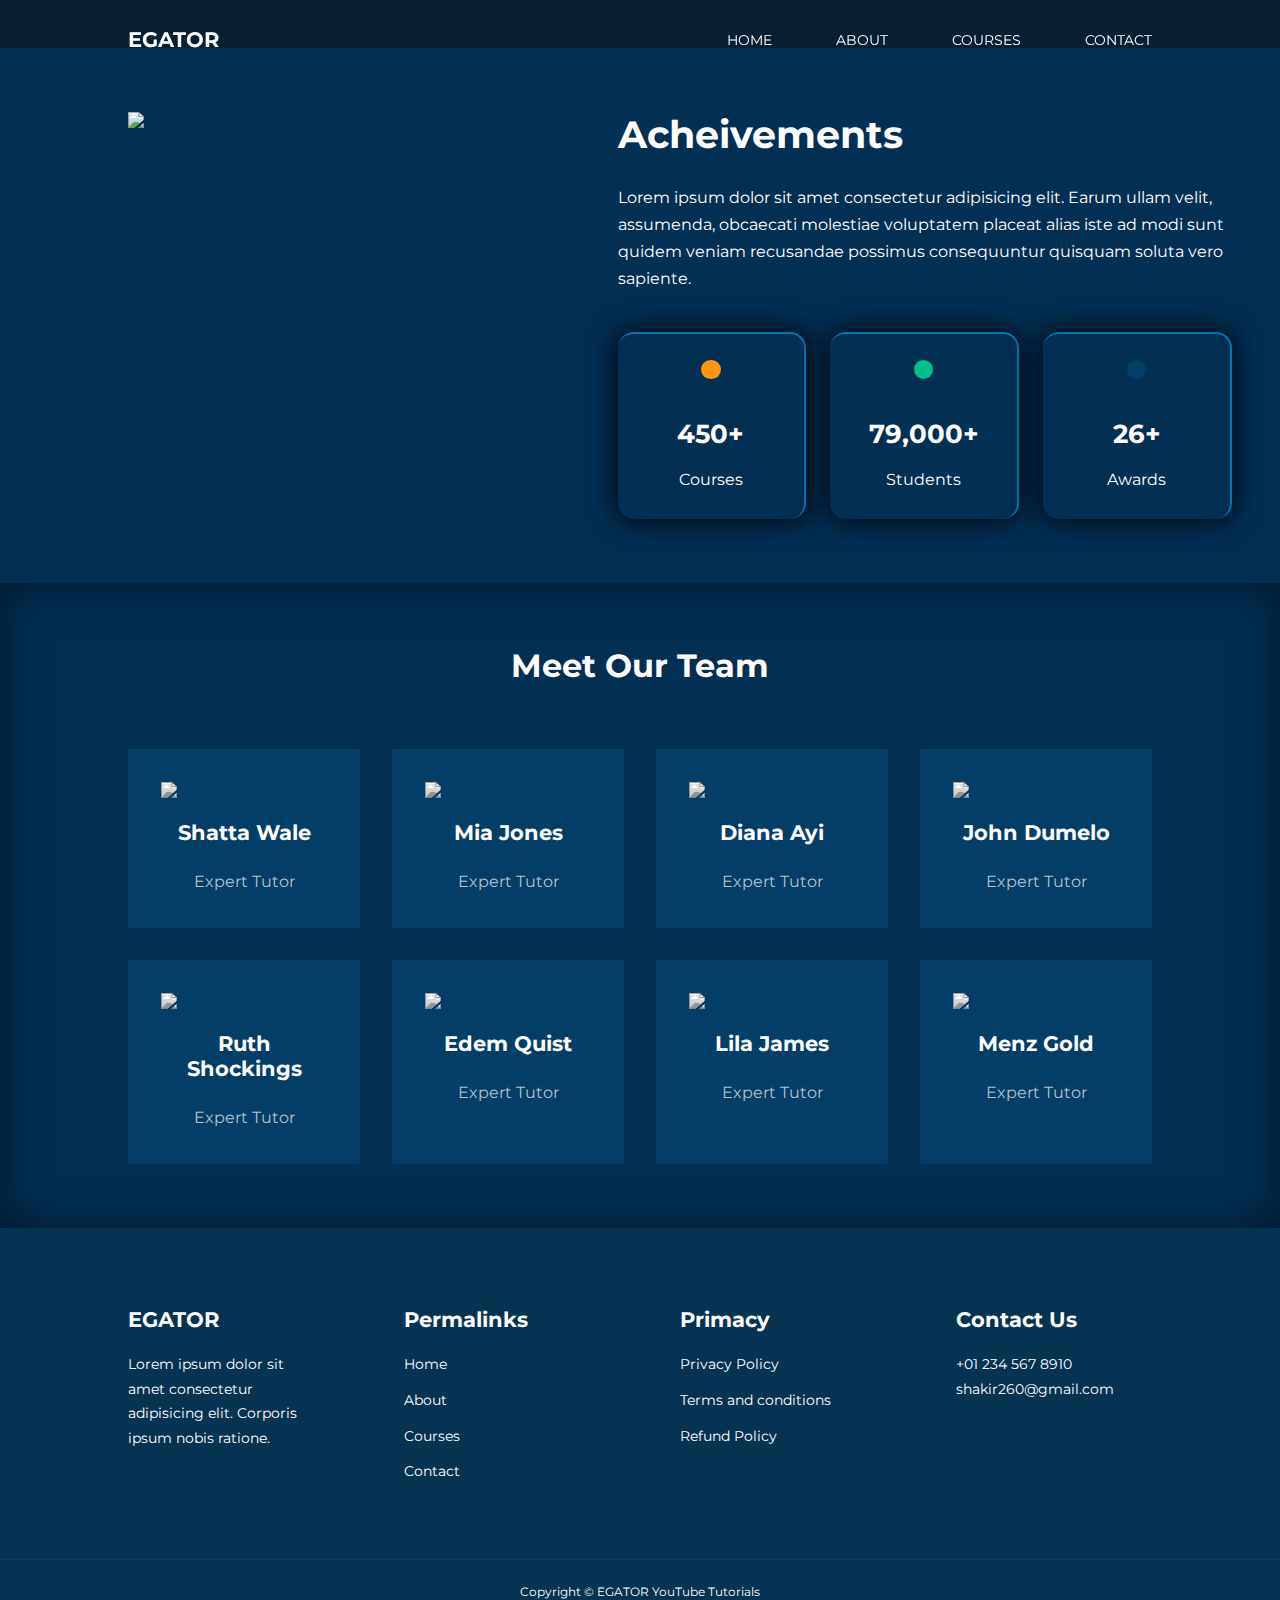
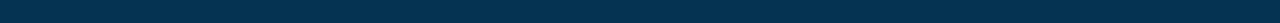
==== about.html @ 7b52d3c6 "Merge pull request #4 from aniketsinha2002/main" ====
<!DOCTYPE html>
<html lang="en">
<head>
    <meta charset="UTF-8">
    <meta http-equiv="X-UA-Compatible" content="IE=edge">
    <meta name="viewport" content="width=device-width, initial-scale=1.0">
    <title>Responsive Multipage Education Website Using HTML, CSS & JavaSCript</title>

    <!-- ICONSCOUT CDN -->
    <link rel="stylesheet" href="https://unicons.iconscout.com/release/v2.1.6/css/unicons.css">

    <!-- GOOGLE FONTS (MONTSERRAT) -->
    <link rel="preconnect" href="https://fonts.googleapis.com">
    <link rel="preconnect" href="https://fonts.gstatic.com" crossorigin>
    <link href="https://fonts.googleapis.com/css2?family=Montserrat:wght@300;400;500;600;700;800;900&display=swap" rel="stylesheet">

    <link rel="stylesheet" href="./css/style.css">
    <link rel="stylesheet" href="./css/about.css">

    <style>
        body { background-image: url("./images/bg-texture.png") }
    </style>
</head>
<body>
    <nav>
        <div class="container nav__container">
            <a href="index.html"><h4>EGATOR</h4></a>
            <ul class="nav__menu">
                <li><a href="index.html">Home</a></li>
                <li><a href="about.html">About</a></li>
                <li><a href="courses.html">Courses</a></li>
                <li><a href="contact.html">Contact</a></li>
            </ul>
            <button id="open-menu-btn"><i class="uil uil-bars"></i></button>
            <button id="close-menu-btn"><i class="uil uil-multiply"></i></button>
        </div>
    </nav>
    <!--========================== END OF NAVBAR ============================-->






    <section class="about__achievements">
        <div class="container about__achievements-container">
            <div class="about__achievements-left">
                <img src="./images/about achievements.svg">
            </div>

            <div class="about__achievements-right">
                <h1>Acheivements</h1>
                <p>
                    Lorem ipsum dolor sit amet consectetur adipisicing elit. Earum ullam velit, assumenda, obcaecati molestiae voluptatem placeat alias iste ad modi sunt quidem veniam recusandae possimus consequuntur quisquam soluta vero sapiente.
                </p>
                <div class="achievements__cards">
                    <article class="achievement__card">
                        <span class="achievement__icon">
                            <i class="uil uil-video"></i>
                        </span>
                        <h3>450+</h3>
                        <p>Courses</p>
                    </article>
                    
                    <article class="achievement__card">
                        <span class="achievement__icon">
                            <i class="uil uil-users-alt"></i>
                        </span>
                        <h3>79,000+</h3>
                        <p>Students</p>
                    </article>

                    <article class="achievement__card">
                        <span class="achievement__icon">
                            <i class="uil uil-trophy"></i>
                        </span>
                        <h3>26+</h3>
                        <p>Awards</p>
                    </article>

                </div>
            </div>
        </div>
    </section>
    <!--========================== END OF ACHIEVEMENTS ============================-->








    <section class="team">
    <h2>Meet Our Team</h2>
    <div class="container team__container">
        <article class="team__member">
        <div class="team__member-image">
            <img src="./images/tm1.jpg">
        </div>
        <div class="team__member-info">
            <h4>Shatta Wale</h4>
            <p>Expert Tutor</p>
        </div>
        <div class="team__member-socials">
            <a href="https://instagram.com"><i class="uil uil-instagram"></i></a>
            <a href="https://twitter.com"><i class="uil uil-twitter-alt"></i></a>
            <a href="https://linkedin.com"><i class="uil uil-linkedin-alt"></i></a>
        </div>
        </article>
        
        <article class="team__member">
        <div class="team__member-image">
            <img src="./images/tm2.jpg">
        </div>
        <div class="team__member-info">
            <h4>Mia Jones</h4>
            <p>Expert Tutor</p>
        </div>
        <div class="team__member-socials">
            <a href="https://instagram.com"><i class="uil uil-instagram"></i></a>
            <a href="https://twitter.com"><i class="uil uil-twitter-alt"></i></a>
            <a href="https://linkedin.com"><i class="uil uil-linkedin-alt"></i></a>
        </div>
        </article>
        

        <article class="team__member">
        <div class="team__member-image">
            <img src="./images/tm3.jpg">
        </div>
        <div class="team__member-info">
            <h4>Diana Ayi</h4>
            <p>Expert Tutor</p>
        </div>
        <div class="team__member-socials">
            <a href="https://instagram.com"><i class="uil uil-instagram"></i></a>
            <a href="https://twitter.com"><i class="uil uil-twitter-alt"></i></a>
            <a href="https://linkedin.com"><i class="uil uil-linkedin-alt"></i></a>
        </div>
        </article>
        

        <article class="team__member">
        <div class="team__member-image">
            <img src="./images/tm4.jpg">
        </div>
        <div class="team__member-info">
            <h4>John Dumelo</h4>
            <p>Expert Tutor</p>
        </div>
        <div class="team__member-socials">
            <a href="https://instagram.com"><i class="uil uil-instagram"></i></a>
            <a href="https://twitter.com"><i class="uil uil-twitter-alt"></i></a>
            <a href="https://linkedin.com"><i class="uil uil-linkedin-alt"></i></a>
        </div>
        </article>
        

        <article class="team__member">
        <div class="team__member-image">
            <img src="./images/tm5.jpg">
        </div>
        <div class="team__member-info">
            <h4>Ruth Shockings</h4>
            <p>Expert Tutor</p>
        </div>
        <div class="team__member-socials">
            <a href="https://instagram.com"><i class="uil uil-instagram"></i></a>
            <a href="https://twitter.com"><i class="uil uil-twitter-alt"></i></a>
            <a href="https://linkedin.com"><i class="uil uil-linkedin-alt"></i></a>
        </div>
        </article>
        

        <article class="team__member">
        <div class="team__member-image">
            <img src="./images/tm6.jpg">
        </div>
        <div class="team__member-info">
            <h4>Edem Quist</h4>
            <p>Expert Tutor</p>
        </div>
        <div class="team__member-socials">
            <a href="https://instagram.com"><i class="uil uil-instagram"></i></a>
            <a href="https://twitter.com"><i class="uil uil-twitter-alt"></i></a>
            <a href="https://linkedin.com"><i class="uil uil-linkedin-alt"></i></a>
        </div>
        </article>
        

        <article class="team__member">
        <div class="team__member-image">
            <img src="./images/tm7.jpg">
        </div>
        <div class="team__member-info">
            <h4>Lila James</h4>
            <p>Expert Tutor</p>
        </div>
        <div class="team__member-socials">
            <a href="https://instagram.com"><i class="uil uil-instagram"></i></a>
            <a href="https://twitter.com"><i class="uil uil-twitter-alt"></i></a>
            <a href="https://linkedin.com"><i class="uil uil-linkedin-alt"></i></a>
        </div>
        </article>
        

        <article class="team__member">
        <div class="team__member-image">
            <img src="./images/tm8.jpg">
        </div>
        <div class="team__member-info">
            <h4>Menz Gold</h4>
            <p>Expert Tutor</p>
        </div>
        <div class="team__member-socials">
            <a href="https://instagram.com"><i class="uil uil-instagram"></i></a>
            <a href="https://twitter.com"><i class="uil uil-twitter-alt"></i></a>
            <a href="https://linkedin.com"><i class="uil uil-linkedin-alt"></i></a>
        </div>
        </article>
        </div>
    </section>
    <!--========================== END OF TEAM ============================-->


    


    

    <footer>
        <div class="container footer__container">
          <div class="footer__1">
            <a href="index.html" class="footer__logo"><h4>EGATOR</h4></a>
            <p>
              Lorem ipsum dolor sit amet consectetur adipisicing elit. Corporis ipsum nobis ratione.
            </p>
          </div>
  
          <div class="footer__2">
            <h4>Permalinks</h4>
            <ul class="permalinks">
              <li><a href="index.html">Home</a></li>
              <li><a href="about.html">About</a></li>
              <li><a href="courses.html">Courses</a></li>
              <li><a href="contact.html">Contact</a></li>
            </ul>
          </div>
  
          <div class="footer__3">
            <h4>Primacy</h4>
            <ul class="privacy">
              <li><a href="#">Privacy Policy</a></li>
              <li><a href="#">Terms and conditions</a></li>
              <li><a href="#">Refund Policy</a></li>
            </ul>
          </div>
  
          <div class="footer__4">
            <h4>Contact Us</h4>
            <div>
              <p>+01 234 567 8910</p>
              <p>shakir260@gmail.com</p>
            </div>
  
            <ul class="footer__socials">
              <li>
                <a href="#"><i class="uil uil-facebook-f"></i></a>
              </li>
              <li>
                <a href="#"><i class="uil uil-instagram-alt"></i></a>
              </li>
              <li>
                <a href="#"><i class="uil uil-twitter"></i></a>
              </li>
              <li>
                <a href="#"><i class="uil uil-linkedin-alt"></i></a>
              </li>
            </ul>
          </div>
        </div>
        <div class="footer__copyright">
            <small>Copyright &copy; EGATOR YouTube Tutorials</small>
        </div>
      </footer>


      <script src="./main.js"></script>
</body>
</html>
---- css/style.css ----
@import url('https://fonts.googleapis.com/css2?family=Dosis:wght@300;400;500;600;700&display=swap');

* {
    margin: 0;
    padding: 0;
    border: 0;
    outline: 0;
    text-decoration: none;
    list-style: none;
    box-sizing: border-box;
  }
  
  :root {
    /*--color-primary: #6c63ff;*/
    /*--color-primary:#424890;*/
    --color-primary:#03548664;
    --color-success: #00bf8e;
    --color-warning: #f7c94b;
    /*--color-danger: #f75842;*/
    --color-define:#ff3c78;
    --color-danger:#ff960b;
    --color-danger-variant: rgba(247, 88, 66, 0.4);
    --color-white: #fff;
    --color-light: rgba(255, 255, 255, 0.7);
    --color-black: #000;
    --color-bg: #1f2641;
    /*--color-bg1: #2e3267;*/
    --color-bg1:#023055;

    --color-bg2: #03548664;

  
  
    --container-width-lg: 80%;
    --container-width-md: 90%;
    --container-width-sm: 94%;
  
    --transition: all 500ms ease;
  }
  
  body {
    font-family: "Montserrat", sans-serif;
    font-weight: 400;
    line-height: 1.7;
    color: var(--color-white);
    background: #071F30;
     
    
    

  }
  
  .container {
    width: var(--container-width-lg);
    margin: 0 auto;
  }
  
  section {
    padding: 4rem 0;
    
  }
  
  section h2 {
    text-align: center;
    margin-bottom: 4rem;
  }
  
  h1,
  h2,
  h3,
  h4,
  h5 {
    line-height: 1.2;
  }
  
  h1 {
    font-size: 2.4rem;
  }
  
  h2 {
    font-size: 2rem;
  }
  
  h3 {
    font-size: 1.6rem;
  }
  
  h4 {
    font-size: 1.3rem;
  }
  
  a {
    color: var(--color-white);
  }
  
  img {
    width: 100%;
    display: block;
    object-fit: cover;
  }
 
  




  .btn {
    display: inline-block;
    border-color: rgb(121, 116, 116);
    background-color: none;
    padding: 1rem 2rem;
    border-top: 1px solid;
    border-right: 1px solid;
    font-weight: 500;
    transition: var(--transition);
    
  }
  
  .btn:hover {
    background: transparent;
    color: var(--color-white);
    border-color: var(--color-white);
  }
  
  .btn-primary {
    background: var(--color-define);
    color: var(--color-white);
    border-radius: 30px;
    transition: all ease 0.5s;    
  	box-shadow: 0 0 20px 9px hsla(0, 4%, 5%, 0.19);

    border: 1px solid;
    border-top: 3px solid;
    border-right: 3px solid;
    border-color: #761142b1;


  }
  

  .button a span{
    position: relative;
    display: inline-block;
    font-size: 18px;
    text-transform: uppercase;
    color: #fff;
    text-decoration: none;
    padding: 18px 30px;
    letter-spacing: 2px;
    font-weight: 500;
    margin-top: 60px;
  }

  .button a span:before
  {
    content: '';
    position: absolute;
    top: 0;
    left: 0;
    width: 60px;
    height: 60px;
    border-radius: 50px;
    background-color: #ff960b;
    z-index: -1;
    transition: all ease 0.5s;
  }
  
  .button a span:hover:before{
    width: 100%;
  }





  .imgg img{
    position: relative;
    width: 600px;
    height: 550px;
    background: radial-gradient(710px, #2f85f58c, transparent 40%);
    margin-top: -50px;

  }

  .grad1{
    
    width: 600px;
    height: 550px;
    background: radial-gradient(610px, #2f85f58c, transparent 40%);
    
    
    
  }
  .grad2{
    
    background: radial-gradient(600px, #2f85f58c, transparent 35%);   
    
  }

  .grad3{
    
    background: radial-gradient(600px, #2f85f58c, transparent 50%);   
    
  }
  .grad4{
    
    background: radial-gradient(500px, #2f85f58c, transparent 50%);   
    
  }


  .grad a h4{
    position: relative;
    width: 600px;
    height: 550px;
    background: radial-gradient(610px, #2f85f58c, transparent 40%);
    margin-top: 2px;
  }

  





  




  .shape img{
    position: absolute;
    width: 100%;
    z-index: -9;
    opacity: .2;
  }
  .shape .shape1{
    right: -160px;
    top: -50px;
    width: 50px;
   
    transform-origin: center;
    animation: shape linear 30s infinite reverse;
  }
  .shape .shape2{
    left: -70px;
    bottom: -50px;
    width: 50px;
    
    transform-origin: center;
    animation: shape linear 30s infinite reverse;
  }
  @keyframes shape{
    100%{
      transform:  rotate(360deg);
    }
  }
  
  .shape .shape3{
    top: 0;
    left: 0;
    width: 250px;
   
    transform-origin: center;
    animation: shape3 linear 20s infinite;
    transform: translate(-200px, -100px) rotate(0deg);
  }
  @keyframes shape3{
    100%{
      transform: translate(1300px, 600px) rotate(360deg);
    }	
  }
  
  .shape .shape4{
    left: 0;
    bottom: 0;
    width: 150px;
    
    transform-origin: center;
    animation: shape4 linear 20s infinite 5s;
    transform: translate(700px, 80px) rotate(0deg);
  }
  @keyframes shape4{
    100%{
      transform: translate(1200px, -800px) rotate(360deg);
    }
  }
  
  .shape .shape5{
    left: 500px;
    top: 0;
    width: 100px;
    
    transform-origin: center;
    animation: shape5 linear 25s infinite;
    transform: translate(0, -150px) rotate(0deg);
  }
  @keyframes shape5{
    100%{
      
      transform: translate(0, 800px) rotate(720deg);
    }
  }





  .social-menu ul {
    position: absolute;
    top: 73%;
    left: 33%;
    transform: translate(-50%, -50%);
    padding: 0;
    margin: 0;
    display: flex;
    
}
.social-menu ul li {
    list-style: none;
    margin: 0 10px;
}
.social-menu ul li .fa {
    color: #000000;
    font-size: 15px;
    line-height: 30px;
    transition: .5s;
}
.social-menu ul li .fa:hover {
    color: #ffffff;
}
.social-menu ul li a {
    position: relative;
    display: block;
    width: 30px;
    height: 30px;
    border-radius: 50%;
    background-color: white;
    text-align: center;
    transition: 0.5s;
    transform: translate(0,0px);
    box-shadow: 0px 7px 5px rgba(0, 0, 0, 0.5);
}
.social-menu ul li a:hover {
    transform: rotate(0deg) skew(0deg) translate(0, -10px);
}
.social-menu ul li:nth-child(1) a:hover {
    background-color: #3b5999;
}
.social-menu ul li:nth-child(2) a:hover {
    background-color: #55acee;
}
.social-menu ul li:nth-child(3) a:hover {
    background-color: #e4405f;
}
.social-menu ul li:nth-child(4) a:hover {
    background-color: #cd201f;
}
.social-menu ul li:nth-child(5) a:hover {
    background-color: #0077B5;
}







  /* =================== NAVBAR ===================== */
  nav {
    background: transparent;
    width: 100vw;
    height: 5rem;
    position: fixed;
    top: 0;
    z-index: 11;
    text-transform:uppercase ;
  }
  
  /* change navbar styles on scroll using javascript */
  .window-scroll {
    background: #071F30;
    box-shadow: 0 1rem 2rem rgba(0, 0, 0, 0.2);
  }
  
  .nav__container {
    height: 100%;
    display: flex;
    justify-content: space-between;
    align-items: center;
  }
  .nav__container a h4 {
    height: 100%;
    display: flex;
    padding-right: 22rem;
    align-items: center;
  }

  .logo {
    max-height: 2;
    max-width: 2;
    
   
  }
  
  nav button {
    display: none;
    
  }
  
  .nav__menu {
    display: flex;
    align-items: center;
    gap: 4rem;
    
  }
  
  .nav__menu a {
    font-size: 0.9rem;
    transition: var(--transition);
    
  }
  
  /*.nav__menu a:hover {
    color: #00bf8e;
  }*/

  .nav__menu a:hover{
     
   
    color: #ff3c78;
  
   
    }
    

  .nav__menu a.btn {
    display: inline-block;
    width: 140px;
    height: 50px;
    line-height: 20px;
    background-color: transparent;
    color: rgb(255, 255, 255);
    border-color: rgba(255, 255, 255, 0.488);
    text-align: center;
    font-size: 0.9rem;
    border-radius: 30px;
    background-color: transparent;
    transition: var(--transition);
  }
  .nav__menu a.btn:hover {
    background: transparent;
    color: var(--color-white);
    border-color: var(--color-white);

    
  }

  .para1{
    font-size: 1.5rem;
    line-height: 95%;
    letter-spacing: normal;
  }
  
  .landingpg{
    height: 760px;
  }

  .grad1 .pge1{

    padding-top: 55px;
    font-weight:400 ;
    font-size: 4rem;
    line-height: 90%;
    letter-spacing: -0.2rem;
    
  }
  /* =================== HEADER ===================== */
  header {
    position: relative;
    top: 5rem;
    overflow: hidden;
    height: 70vh;
    margin-bottom: 5rem;
    
  }
  
  .header__container {
    display: grid;
    grid-template-columns: 1fr 1fr;
    align-items: center;
    gap: 5rem;
    height: 100%;
  }
  
  .header__left p {
    margin: 1rem 0 2.4rem;
  }
  

  .title-font b span{
    /*color: var(--color-danger)*/
    background: linear-gradient(to top right, #6600ff 2%, #ff00ff 60%);
    animation: animate 10s linear infinite;
    -webkit-background-clip: text;
    -webkit-text-fill-color: transparent;
    font-weight: 800;
  }

  
/* ============== VISION ============= */
.vision{
   font-weight:600 ;
    font-size: 4rem;
    line-height: 90%;
    letter-spacing: -0.2rem;
}
/* ============== ACHIEVEMENTS ============= */
.achievement{
  padding-top: 5rem;
  height: auto;
  
}


.ach{
  
  width: 100%;
  padding-left: 20%;
  padding-right: 20%;
}
.about__achievements {
  margin-top: 3rem;
  background: var(--color-bg1);
  
}

.about__achievements-container {
  display: grid;
  grid-template-columns: 40% 60%;
  gap: 5rem;
  
}

.about__achievements-right > p {
  margin: 1.6rem 0 2.5rem;
}

.achievements__cards {
  display: grid;
  grid-template-columns: repeat(3, 1fr);
  gap: 1.5rem;
}

.achievement__card {
  background: var(--color-bg2);
  padding: 1.6rem;
  border-radius: 1rem;
  text-align: center;
  transition: var(--transition);
  border-top: 2px solid;
  border-right: 2px solid;
  border-color: #0077B5;
  box-shadow: 0 0 30px 0.1px hsla(0, 0%, 0%, 0.955);

}

.achievement__card:hover {
  background: var(--color-bg2);
  box-shadow: 0 3rem 3rem rgba(0, 0, 0, 0.3);
  
}

.achievement__icon {
  background: var(--color-danger);
  padding: 0.6rem;
  border-radius: 1rem;
  display: inline-block;
  margin-bottom: 2rem;
  font-size: 2rem;
}

.achievement__card:nth-child(2) .achievement__icon {
  background: var(--color-success);
}

.achievement__card:nth-child(3) .achievement__icon {
  background: var(--color-primary);
}

.achievement__card p {
  margin-top: 1rem;
}


/* ==================== MEDIA QUERIES (TABLETS) ================= */
@media screen and (max-width: 1024px) {
  .about__achievements {
    margin-top: 2rem;
  }

  .about__achievements-container {
    grid-template-columns: 1fr;
    gap: 4rem;
  }

  .about__achievements-left {
    width: 80%;
    margin: 0 auto;
  }

  .team__container {
    grid-template-columns: repeat(3, 1fr);
    gap: 1.5rem;
  }

  .team__member {
    padding: 1rem;
  }
}

/* ==================== MEDIA QUERIES (TABLETS) ================= */
@media screen and (max-width: 600px) {
  .achievements__cards {
    grid-template-columns: 1fr 1fr;
    gap: 0.7rem;
  }

  .team__container {
    grid-template-columns: 1fr 1fr;
    gap: 0.7rem;
  }

  .team__member {
    padding: 0;
  }

  .team__member p {
    margin-bottom: 1.5rem;
  }
}
  /* =================== CATEGORIES ===================== */
  .categories {
    background: var(--color-bg1);
    height: 32rem;
  }
  
  .categories h1 {
    line-height: 1;
    margin-bottom: 3rem;
  }
  
  .categories__container {
    display: grid;
    grid-template-columns: 40% 60%;
  }
  
  .categories__left {
    margin-right: 4rem;
  }
  
  .categories__left p {
    margin: 1rem 0 3rem;
  }
  
  .categories__right {
    display: grid;
    grid-template-columns: repeat(3, 1fr);
    gap: 1.2rem;
  }
  
  .category {
    background: var(--color-bg2);
    padding: 2rem;
    border-radius: 2rem;
    transition: var(--transition);
  }
  
  .category:hover {
    box-shadow: 0 3rem 3rem rgba(0, 0, 0, 0.3);
    z-index: 1;
  }
  
  .category:nth-child(2) .category__icon {
    background: var(--color-danger);
  }
  
  .category:nth-child(3) .category__icon {
    background: var(--color-success);
  }
  
  .category:nth-child(4) .category__icon {
    background: var(--color-warning);
  }
  
  .category:nth-child(5) .category__icon {
    background: var(--color-success);
  }
  
  .category__icon {
    background: var(--color-primary);
    padding: 0.7rem;
    border-radius: 0.9rem;
  }
  
  .category h5 {
    margin: 2rem 0 1rem;
  }
  
  .category p {
    font-size: 0.85rem;
  }
  




  
  /* =================== POPULAR COURSES ===================== */
  
  .courses {
    margin-top:2rem;  
  }
  
  .headingh2{
    font-weight: 600;
    font-size: 50px;
  }

  .courses__container {
    display: grid;
    grid-template-columns: repeat(3, 1fr);
    gap: 2rem;
    
  }

  .course__image img{
    border-radius: 20px;
  }
  
  .course {
    background: var(--color-bg2);
    text-align: center;
    border-radius: 20px;
    transition: var(--transition);
    box-shadow: 0 0 30px 0.1px hsla(0, 0%, 0%, 0.955);
    border-color: #08b9b94b;
    border-top: 2px solid;
    border-right: 2px solid;
    border-color: #0077B5;
    border-image:auto;

   
  }
  
  .course:hover {
    background: var(--color-bg2);
    box-shadow: 0 3rem 3rem rgba(0, 0, 0, 0.4);
  }
  
  .course__info {
    padding: 2rem;
    
    
  }
  
  .course__info p {
    margin: 1.2rem 0 2rem;
    font-size: 0.9rem;
  }
  
  /* =================== FAQs ===================== */
  .faqs {
    background: var(--color-bg1);
    box-shadow: inset 0 0 3rem rgba(0, 0, 0, 0.5);
  }
  
  .faqs__container {
    display: grid;
    grid-template-columns: 1fr 1fr;
    gap: 1rem;
  }
  
  .faq {
    padding: 2rem;
    display: flex;
    align-items: center;
    gap: 1.4rem;
    height: fit-content;
    background: var(--color-primary);
    cursor: pointer;
  }
  
  .faq h4 {
    font-size: 1rem;
    line-height: 2.2;
  }
  
  .faq__icon {
    align-self: flex-start;
    font-size: 1.2rem;
  }
  
  .faq p {
    margin-top: 0.8rem;
    display: none;
  }
  
  .faq.open p {
    display: block;
  }
  
  
  /* =================== FOOTER ===================== */
  footer {
    background: var(--color-bg2);
    padding-top: 5rem;
    font-size: 0.9rem;
  }
  
  .footer__container {
    display: grid;
    grid-template-columns: repeat(4, 1fr);
    gap: 5rem;
  }
  
  .footer__container > div h4 {
    margin-bottom: 1.2rem;
  }
  
  .footer__1 p {
    margin: 0 0 2rem;
  }
  
  footer ul li {
    margin-bottom: 0.7rem;
  }
  
  footer ul li a:hover {
    text-decoration: underline;
  }
  
  .footer__socials {
    display: flex;
    gap: 1rem;
    font-size: 1.2rem;
    margin-top: 2rem;
  }
  
  .footer__copyright {
    text-align: center;
    margin-top: 4rem;
    padding: 1.2rem 0;
    border-top: 1px solid var(--color-bg2);
  }
  
  /* ===================== MEDIA QUERIES (TABLETS) ==================== */
  @media screen and (max-width: 1024px) {
    .container {
      width: var(--container-width-md);
    }
  
    h1 {
      font-size: 2.2rem;
    }
  
    h2 {
      font-size: 1.7rem;
    }
  
    h3 {
      font-size: 1.4rem;
    }
  
    h4 {
      font-size: 1.2rem;
    }
  
    /* ====================== NAVBAR ===================== */
    nav button {
      display: inline-block;
      background: transparent;
      font-size: 1.8rem;
      color: var(--color-white);
      cursor: pointer;
    }
  
    nav button#close-menu-btn {
      display: none;
    }
  
    .nav__menu {
      position: fixed;
      top: 5rem;
      right: 5%;
      height: fit-content;
      width: 18rem;
      flex-direction: column;
      gap: 0;
      display: none;
    }
  
    .nav__menu li {
      width: 100%;
      height: 5.8rem;
      animation: animateNavItems 400ms linear forwards;
      transform-origin: top right;
      opacity: 0;
    }
  
    .nav__menu li:nth-child(2) {
      animation-delay: 200ms;
    }
  
    .nav__menu li:nth-child(3) {
      animation-delay: 400ms;
    }
  
    .nav__menu li:nth-child(4) {
      animation-delay: 600ms;
    }
  
    @keyframes animateNavItems {
      0% {
        transform: rotateZ(-90deg) rotateX(90deg) scale(0.1);
      }
  
      100% {
        transform: rotateZ(0) rotateX(0) scale(1);
        opacity: 1;
      }
    }
  
    .nav__menu li a {
      background: var(--color-primary);
      box-shadow: -4rem 6rem 10rem rgba(0, 0, 0, 0.6);
      width: 100%;
      height: 100%;
      display: grid;
      place-items: center;
    }
  
    .nav__menu li a:hover {
      background: var(--color-bg2);
      color: var(--color-white);
    }
  
    /* ====================== HEADER ===================== */
    header {
      height: 52vh;
      margin-bottom: 4rem;
    }
  
    .header__container {
      gap: 0;
      padding-bottom: 3rem;
    }
  
    /* ====================== CATEGORIES ===================== */
    .categories {
      height: auto;
    }
  
    .categories__container {
      grid-template-columns: 1fr;
      gap: 3rem;
    }
  
    .categories__left {
      margin-right: 0;
    }
  
    /* ====================== POPULAR COURSES ===================== */
    .courses {
      margin-top: 0;
    }
  
    .courses__container {
      grid-template-columns: 1fr 1fr;
    }
  
    /* ====================== FAQs ===================== */
    .faqs__container {
      grid-template-columns: 1fr;
    }
  
    .faq {
      padding: 1.5rem;
    }
  
    /* ====================== FOOTER ===================== */
    .footer__container {
      grid-template-columns: 1fr 1fr;
    }
  }
  
  /* ======================== MEDIA QUERIES (PHONES) ======================= */
  @media screen and (max-width: 600px) {
    .container {
      width: var(--container-width-sm);
    }
  
    /* ====================== NAVBAR ===================== */
    .nav__menu {
      right: 3%;
    }
  
    /* ====================== HEADER ===================== */
    header {
      height: 100vh;
    }
  
    .header__container {
      grid-template-columns: 1fr;
      text-align: center;
      margin-top: 0;
    }
  
    .header__left p {
      margin-bottom: 1.3rem;
    }
  
    /* ====================== CATEGORIES ===================== */
    .categories__right {
      grid-template-columns: 1fr 1fr;
      gap: 0.7rem;
    }
  
    .category {
      padding: 1rem;
      border-radius: 1rem;
    }
  
    .category__icon {
      margin-top: 4px;
      display: inline-block;
    }
  
    /* ====================== POPULAR COURSES ===================== */
    .courses__container {
      grid-template-columns: 1fr;
    }
  
    /* ====================== TESTIMONIALS ===================== */
    .testimonial__body {
      padding: 1.2rem;
    }
  
    /* ====================== FOOTER ===================== */
    .footer__container {
      grid-template-columns: 1fr;
      text-align: center;
      gap: 2rem;
     
    }
  
    .footer__1 p {
      margin: 1rem auto;
      
    }
  
    .footer__socials {
      justify-content: center;
      
    }
  }
---- css/about.css ----
/* ============== ACHIEVEMENTS ============= */
.about__achievements {
    margin-top: 3rem;
  }
  
  .about__achievements-container {
    display: grid;
    grid-template-columns: 40% 60%;
    gap: 5rem;
  }
  
  .about__achievements-right > p {
    margin: 1.6rem 0 2.5rem;
  }
  
  .achievements__cards {
    display: grid;
    grid-template-columns: repeat(3, 1fr);
    gap: 1.5rem;
  }
  
  .achievement__card {
    background: var(--color-bg1);
    padding: 1.6rem;
    border-radius: 1rem;
    text-align: center;
    transition: var(--transition);
  }
  
  .achievement__card:hover {
    background: var(--color-bg2);
    box-shadow: 0 3rem 3rem rgba(0, 0, 0, 0.3);
  }
  
  .achievement__icon {
    background: var(--color-danger);
    padding: 0.6rem;
    border-radius: 1rem;
    display: inline-block;
    margin-bottom: 2rem;
    font-size: 2rem;
  }
  
  .achievement__card:nth-child(2) .achievement__icon {
    background: var(--color-success);
  }
  
  .achievement__card:nth-child(3) .achievement__icon {
    background: var(--color-primary);
  }
  
  .achievement__card p {
    margin-top: 1rem;
  }
  
  /* ============== TEAM ============= */
  .team {
    background: var(--color-bg1);
    box-shadow: inset 0 0 3rem rgba(0, 0, 0, 0.5);
  }
  
  .team__container {
    display: grid;
    grid-template-columns: repeat(4, 1fr);
    gap: 2rem;
  }
  
  .team__member {
    background: var(--color-bg2);
    padding: 2rem;
    border: 1px solid transparent;
    transition: var(--transition);
    position: relative;
    overflow: hidden;
  }
  
  .team__member:hover {
    background: transparent;
    border-color: var(--color-primary);
  }
  
  .team__member-image img {
    filter: saturate(0);
  }
  
  .team__member:hover img {
    filter: saturate(1);
  }
  
  .team__member-info * {
    text-align: center;
    margin-top: 1.4rem;
  }
  
  .team__member-info p {
    color: var(--color-light);
  }
  
  .team__member-socials {
    position: absolute;
    top: 50%;
    transform: translateY(-50%);
    right: -100%;
    display: flex;
    flex-direction: column;
    background: var(--color-primary);
    border-radius: 1rem 0 0 1rem;
    box-shadow: -2rem 0 2rem rgba(0, 0, 0, 0.3);
    transition: var(--transition);
    overflow: hidden;
  }
  
  .team__member:hover .team__member-socials {
    right: 0;
  }
  
  .team__member-socials a {
    padding: 1rem;
    transition: var(--transition);
  }
  
  .team__member-socials a:hover {
    background: var(--color-bg2);
  }
  /* ==================== MEDIA QUERIES (TABLETS) ================= */
  @media screen and (max-width: 1024px) {
    .about__achievements {
      margin-top: 2rem;
    }
  
    .about__achievements-container {
      grid-template-columns: 1fr;
      gap: 4rem;
    }
  
    .about__achievements-left {
      width: 80%;
      margin: 0 auto;
    }
  
    .team__container {
      grid-template-columns: repeat(3, 1fr);
      gap: 1.5rem;
    }
  
    .team__member {
      padding: 1rem;
    }
  }
  
  /* ==================== MEDIA QUERIES (TABLETS) ================= */
  @media screen and (max-width: 600px) {
    .achievements__cards {
      grid-template-columns: 1fr 1fr;
      gap: 0.7rem;
    }
  
    .team__container {
      grid-template-columns: 1fr 1fr;
      gap: 0.7rem;
    }
  
    .team__member {
      padding: 0;
    }
  
    .team__member p {
      margin-bottom: 1.5rem;
    }
  }
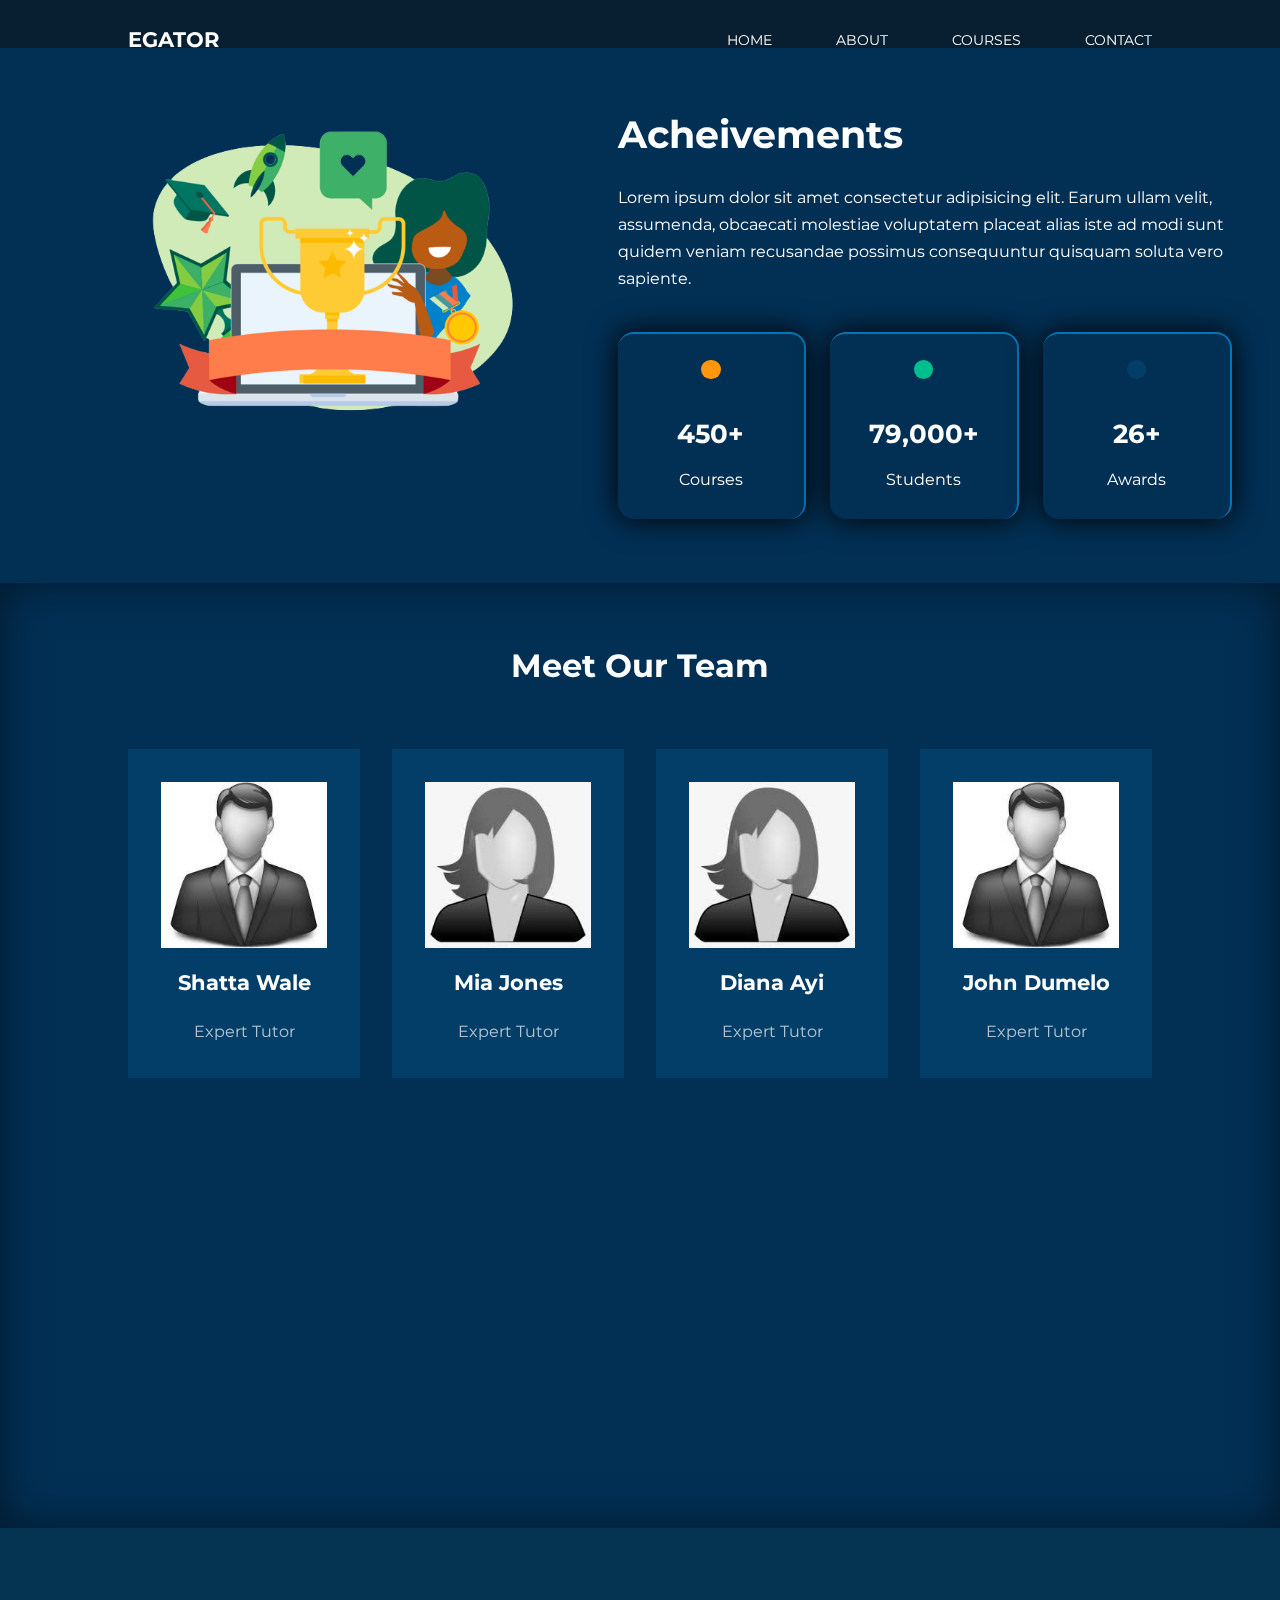
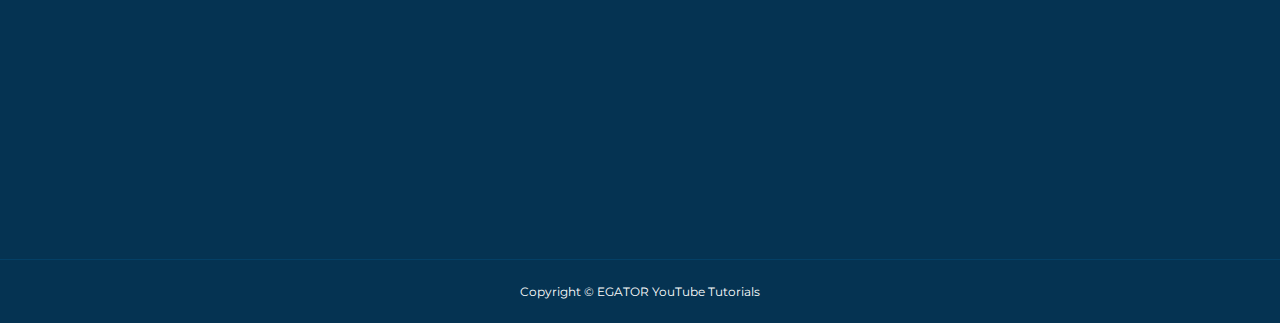
==== commit e72c3c0f: "added scroll animation in every page & img update in about.html" ====
--- a/about.html
+++ b/about.html
@@ -15,22 +15,27 @@
     <link rel="preconnect" href="https://fonts.gstatic.com" crossorigin>
     <link href="https://fonts.googleapis.com/css2?family=Montserrat:wght@300;400;500;600;700;800;900&display=swap" rel="stylesheet">
 
+     <!-- Aos cdn link  -->
+     <link href="https://unpkg.com/aos@2.3.1/dist/aos.css" rel="stylesheet">
+
+
     <link rel="stylesheet" href="./css/style.css">
     <link rel="stylesheet" href="./css/about.css">
 
-    <style>
+    <!-- <style>
         body { background-image: url("./images/bg-texture.png") }
-    </style>
+    </style> -->
+
 </head>
 <body>
     <nav>
-        <div class="container nav__container">
+        <div data-aos="zoom-in" class="container nav__container">
             <a href="index.html"><h4>EGATOR</h4></a>
             <ul class="nav__menu">
-                <li><a href="index.html">Home</a></li>
-                <li><a href="about.html">About</a></li>
-                <li><a href="courses.html">Courses</a></li>
-                <li><a href="contact.html">Contact</a></li>
+                <li class="nav-btn"><a href="index.html">Home</a></li>
+                <li class="nav-btn"><a href="about.html">About</a></li>
+                <li class="nav-btn"><a href="courses.html">Courses</a></li>
+                <li class="nav-btn"><a href="contact.html">Contact</a></li>
             </ul>
             <button id="open-menu-btn"><i class="uil uil-bars"></i></button>
             <button id="close-menu-btn"><i class="uil uil-multiply"></i></button>
@@ -44,9 +49,9 @@
 
 
     <section class="about__achievements">
-        <div class="container about__achievements-container">
+        <div data-aos="zoom-in-up" class="container about__achievements-container">
             <div class="about__achievements-left">
-                <img src="./images/about achievements.svg">
+                <img src="images/achivement.png">
             </div>
 
             <div class="about__achievements-right">
@@ -93,11 +98,11 @@
 
 
     <section class="team">
-    <h2>Meet Our Team</h2>
+    <h2 data-aos="zoom-in">Meet Our Team</h2>
     <div class="container team__container">
-        <article class="team__member">
-        <div class="team__member-image">
-            <img src="./images/tm1.jpg">
+        <article data-aos="zoom-in" class="team__member">
+        <div class="team__member-image">
+            <img src="images/p1.jfif">
         </div>
         <div class="team__member-info">
             <h4>Shatta Wale</h4>
@@ -110,9 +115,9 @@
         </div>
         </article>
         
-        <article class="team__member">
-        <div class="team__member-image">
-            <img src="./images/tm2.jpg">
+        <article data-aos="zoom-in" class="team__member">
+        <div class="team__member-image">
+            <img src="images/p2.jfif">
         </div>
         <div class="team__member-info">
             <h4>Mia Jones</h4>
@@ -126,9 +131,9 @@
         </article>
         
 
-        <article class="team__member">
-        <div class="team__member-image">
-            <img src="./images/tm3.jpg">
+        <article data-aos="zoom-in" class="team__member">
+        <div class="team__member-image">
+            <img src="images/p2.jfif">
         </div>
         <div class="team__member-info">
             <h4>Diana Ayi</h4>
@@ -142,9 +147,9 @@
         </article>
         
 
-        <article class="team__member">
-        <div class="team__member-image">
-            <img src="./images/tm4.jpg">
+        <article data-aos="zoom-in" class="team__member">
+        <div class="team__member-image">
+            <img src="images/p1.jfif">
         </div>
         <div class="team__member-info">
             <h4>John Dumelo</h4>
@@ -158,9 +163,9 @@
         </article>
         
 
-        <article class="team__member">
-        <div class="team__member-image">
-            <img src="./images/tm5.jpg">
+        <article data-aos="zoom-in" class="team__member">
+        <div class="team__member-image">
+            <img src="images/p1.jfif">
         </div>
         <div class="team__member-info">
             <h4>Ruth Shockings</h4>
@@ -174,9 +179,9 @@
         </article>
         
 
-        <article class="team__member">
-        <div class="team__member-image">
-            <img src="./images/tm6.jpg">
+        <article data-aos="zoom-in" class="team__member">
+        <div class="team__member-image">
+            <img src="images/p2.jfif">
         </div>
         <div class="team__member-info">
             <h4>Edem Quist</h4>
@@ -190,9 +195,9 @@
         </article>
         
 
-        <article class="team__member">
-        <div class="team__member-image">
-            <img src="./images/tm7.jpg">
+        <article data-aos="zoom-in" class="team__member">
+        <div class="team__member-image">
+            <img src="images/p2.jfif">
         </div>
         <div class="team__member-info">
             <h4>Lila James</h4>
@@ -206,9 +211,9 @@
         </article>
         
 
-        <article class="team__member">
-        <div class="team__member-image">
-            <img src="./images/tm8.jpg">
+        <article data-aos="zoom-in" class="team__member">
+        <div class="team__member-image">
+            <img src="images/p1.jfif">
         </div>
         <div class="team__member-info">
             <h4>Menz Gold</h4>
@@ -231,7 +236,7 @@
     
 
     <footer>
-        <div class="container footer__container">
+        <div data-aos="zoom-in-up" class="container footer__container">
           <div class="footer__1">
             <a href="index.html" class="footer__logo"><h4>EGATOR</h4></a>
             <p>
@@ -288,5 +293,14 @@
 
 
       <script src="./main.js"></script>
+
+       <!-- aos script  -->
+       <script src="https://unpkg.com/aos@2.3.1/dist/aos.js"></script>
+
+       <script>
+           AOS.init();
+       </script>
+
+
 </body>
 </html>
--- a/css/style.css
+++ b/css/style.css
@@ -417,21 +417,13 @@
   
   .nav__menu a {
     font-size: 0.9rem;
-    transition: var(--transition);
-    
-  }
-  
-  /*.nav__menu a:hover {
-    color: #00bf8e;
-  }*/
-
-  .nav__menu a:hover{
-     
-   
-    color: #ff3c78;
-  
-   
-    }
+    
+    
+  }
+  
+
+
+ 
     
 
   .nav__menu a.btn {
@@ -599,6 +591,10 @@
     margin-top: 2rem;
   }
 
+  .social-menu ul{
+    top: 93%;
+  }
+
   .about__achievements-container {
     grid-template-columns: 1fr;
     gap: 4rem;
@@ -625,6 +621,7 @@
     grid-template-columns: 1fr 1fr;
     gap: 0.7rem;
   }
+
 
   .team__container {
     grid-template-columns: 1fr 1fr;
@@ -1063,4 +1060,17 @@
       justify-content: center;
       
     }
+  }
+
+
+  /*** adding style to navbar btn *** */
+
+  .nav-btn a:hover{
+    background: #fff;
+    color: #e4405f;
+    padding: 7px 12px;
+    border-radius: 5%;
+    font-weight: bold;
+
+    transition: all ease 0.7s;
   }--- a/css/about.css
+++ b/css/about.css
@@ -1,4 +1,5 @@
 /* ============== ACHIEVEMENTS ============= */
+
 .about__achievements {
     margin-top: 3rem;
   }
@@ -167,4 +168,16 @@
     .team__member p {
       margin-bottom: 1.5rem;
     }
+  }
+
+
+  /* --- nav btn effect ---  */
+  .nav-btn a:hover{
+    background: #fff;
+    color: #e4405f;
+    padding: 7px 12px;
+    border-radius: 5%;
+    font-weight: bold;
+
+    transition: all ease 0.7s;
   }